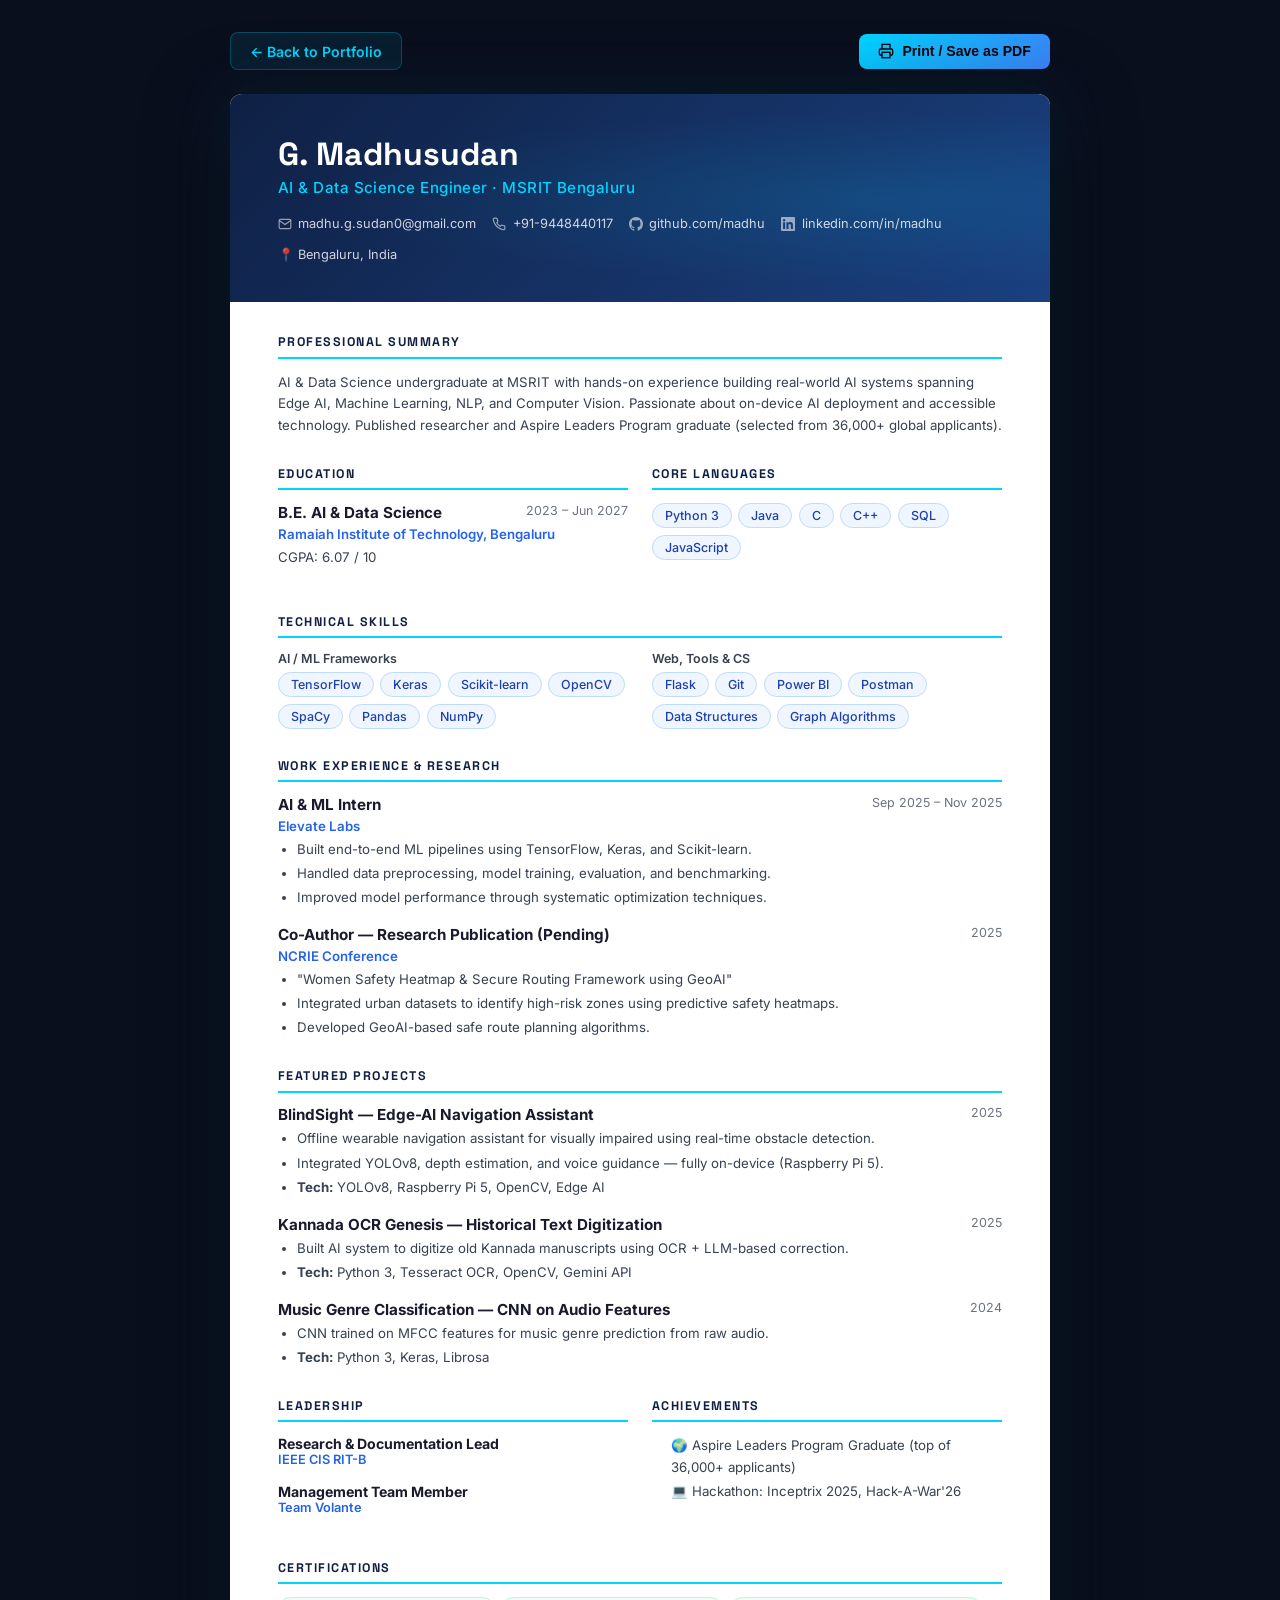
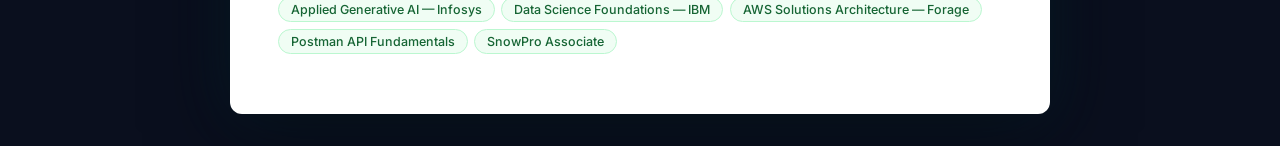
==== resume.html @ 64dc7cb0 "Initial portfolio commit - G. Madhusudan AI & DS Portfolio" ====
<!DOCTYPE html>
<html lang="en">
<head>
  <meta charset="UTF-8"/>
  <meta name="viewport" content="width=device-width, initial-scale=1.0"/>
  <title>G. Madhusudan — Resume</title>
  <link rel="preconnect" href="https://fonts.googleapis.com"/>
  <link href="https://fonts.googleapis.com/css2?family=Inter:wght@300;400;500;600;700&family=Space+Grotesk:wght@400;600;700&display=swap" rel="stylesheet"/>
  <style>
    * { box-sizing: border-box; margin: 0; padding: 0; }
    body {
      font-family: 'Inter', sans-serif;
      background: #0a0f1e;
      color: #1a1a2e;
      min-height: 100vh;
      display: flex;
      flex-direction: column;
      align-items: center;
      justify-content: flex-start;
      padding: 2rem;
    }
    .top-bar {
      width: 100%; max-width: 820px;
      display: flex; justify-content: space-between; align-items: center;
      margin-bottom: 1.5rem;
    }
    .back-btn {
      display: inline-flex; align-items: center; gap: 0.5rem;
      padding: 0.6rem 1.2rem;
      background: rgba(0,212,255,0.08);
      border: 1px solid rgba(0,212,255,0.25);
      border-radius: 8px;
      color: #00d4ff;
      text-decoration: none;
      font-size: 0.88rem;
      font-weight: 600;
      transition: all 0.25s ease;
    }
    .back-btn:hover { background: rgba(0,212,255,0.15); transform: translateX(-3px); }
    .print-btn {
      display: inline-flex; align-items: center; gap: 0.5rem;
      padding: 0.6rem 1.2rem;
      background: linear-gradient(135deg, #00d4ff, #3b82f6);
      border: none; border-radius: 8px;
      color: #020408; font-weight: 700; font-size: 0.88rem;
      cursor: pointer; transition: all 0.25s ease;
    }
    .print-btn:hover { transform: translateY(-2px); box-shadow: 0 6px 20px rgba(0,212,255,0.4); }

    /* ---- RESUME PAGE ---- */
    .resume {
      width: 100%; max-width: 820px;
      background: #fff;
      border-radius: 12px;
      overflow: hidden;
      box-shadow: 0 20px 80px rgba(0,0,0,0.5), 0 0 60px rgba(0,212,255,0.1);
    }
    .resume-header {
      background: linear-gradient(135deg, #0f2044, #1a4080);
      padding: 2.5rem 3rem;
      position: relative;
      overflow: hidden;
    }
    .resume-header::before {
      content: '';
      position: absolute; inset: 0;
      background: radial-gradient(ellipse at 80% 50%, rgba(0,212,255,0.12), transparent 60%);
    }
    .header-content { position: relative; z-index: 1; }
    .resume-name {
      font-family: 'Space Grotesk', sans-serif;
      font-size: 2rem; font-weight: 700;
      color: #ffffff; margin-bottom: 0.25rem;
    }
    .resume-role {
      font-size: 0.95rem; color: #00d4ff;
      font-weight: 500; margin-bottom: 1.2rem;
      letter-spacing: 0.03em;
    }
    .resume-contacts {
      display: flex; flex-wrap: wrap; gap: 1rem;
    }
    .contact-chip {
      display: flex; align-items: center; gap: 0.4rem;
      font-size: 0.8rem; color: rgba(255,255,255,0.8);
    }
    .contact-chip svg { opacity: 0.7; }

    /* Resume body */
    .resume-body { padding: 2rem 3rem; }
    .res-section { margin-bottom: 1.8rem; }
    .res-section-title {
      font-family: 'Space Grotesk', sans-serif;
      font-size: 0.78rem; font-weight: 700;
      text-transform: uppercase; letter-spacing: 0.12em;
      color: #0f2044; margin-bottom: 0.8rem;
      padding-bottom: 0.4rem;
      border-bottom: 2px solid #00d4ff;
    }
    .res-item { margin-bottom: 1rem; }
    .res-item-header {
      display: flex; justify-content: space-between;
      align-items: flex-start; margin-bottom: 0.25rem;
    }
    .res-item-title {
      font-size: 0.95rem; font-weight: 700;
      color: #1a1a2e;
    }
    .res-item-date {
      font-size: 0.78rem; color: #6b7280;
      white-space: nowrap; padding-left: 1rem;
    }
    .res-item-sub {
      font-size: 0.83rem; color: #2563eb;
      font-weight: 600; margin-bottom: 0.3rem;
    }
    .res-item-desc {
      font-size: 0.83rem; color: #374151;
      line-height: 1.65;
    }
    .res-item-desc li { margin-left: 1.2rem; margin-bottom: 0.15rem; }
    .skills-row { display: flex; flex-wrap: wrap; gap: 0.4rem; }
    .skill-pill {
      padding: 0.25rem 0.75rem;
      background: #eff6ff;
      border: 1px solid #bfdbfe;
      border-radius: 100px;
      font-size: 0.78rem; font-weight: 500;
      color: #1e40af;
    }
    .edu-grid { display: grid; gap: 0.75rem; }
    .cert-row { display: flex; flex-wrap: wrap; gap: 0.4rem; }
    .cert-item {
      padding: 0.25rem 0.75rem;
      background: #f0fdf4;
      border: 1px solid #bbf7d0;
      border-radius: 100px;
      font-size: 0.78rem; font-weight: 500;
      color: #166534;
    }
    .two-col { display: grid; grid-template-columns: 1fr 1fr; gap: 1.5rem; }
    @media print {
      body { background: #fff; padding: 0; }
      .top-bar { display: none; }
      .resume {
        border-radius: 0;
        box-shadow: none;
        max-width: 100%;
      }
    }
    @media (max-width: 640px) {
      .resume-header, .resume-body { padding: 1.5rem; }
      .two-col { grid-template-columns: 1fr; }
      .resume-name { font-size: 1.5rem; }
    }
  </style>
</head>
<body>
  <div class="top-bar">
    <a href="index.html" class="back-btn">
      ← Back to Portfolio
    </a>
    <button class="print-btn" onclick="window.print()">
      <svg viewBox="0 0 24 24" fill="none" stroke="currentColor" stroke-width="2" width="16" height="16"><polyline points="6 9 6 2 18 2 18 9"/><path d="M6 18H4a2 2 0 0 1-2-2v-5a2 2 0 0 1 2-2h16a2 2 0 0 1 2 2v5a2 2 0 0 1-2 2h-2"/><rect x="6" y="14" width="12" height="8"/></svg>
      Print / Save as PDF
    </button>
  </div>

  <div class="resume">
    <!-- HEADER -->
    <div class="resume-header">
      <div class="header-content">
        <div class="resume-name">G. Madhusudan</div>
        <div class="resume-role">AI &amp; Data Science Engineer · MSRIT Bengaluru</div>
        <div class="resume-contacts">
          <span class="contact-chip">
            <svg viewBox="0 0 24 24" fill="none" stroke="currentColor" stroke-width="2" width="14" height="14"><path d="M4 4h16c1.1 0 2 .9 2 2v12c0 1.1-.9 2-2 2H4c-1.1 0-2-.9-2-2V6c0-1.1.9-2 2-2z"/><polyline points="22,6 12,13 2,6"/></svg>
            madhu.g.sudan0@gmail.com
          </span>
          <span class="contact-chip">
            <svg viewBox="0 0 24 24" fill="none" stroke="currentColor" stroke-width="2" width="14" height="14"><path d="M22 16.92v3a2 2 0 0 1-2.18 2A19.79 19.79 0 0 1 11.69 19a19.5 19.5 0 0 1-6-6A19.79 19.79 0 0 1 2.12 4.18 2 2 0 0 1 4.11 2h3a2 2 0 0 1 2 1.72c.127.96.361 1.903.7 2.81a2 2 0 0 1-.45 2.11L8.09 9.91a16 16 0 0 0 6 6l1.27-1.27a2 2 0 0 1 2.11-.45c.907.339 1.85.573 2.81.7A2 2 0 0 1 22 16.92z"/></svg>
            +91-9448440117
          </span>
          <span class="contact-chip">
            <svg viewBox="0 0 24 24" fill="currentColor" width="14" height="14"><path d="M12 0C5.37 0 0 5.37 0 12c0 5.31 3.435 9.795 8.205 11.385.6.105.825-.255.825-.57 0-.285-.015-1.23-.015-2.235-3.015.555-3.795-.735-4.035-1.41-.135-.345-.72-1.41-1.23-1.695-.42-.225-1.02-.78-.015-.795.945-.015 1.62.87 1.845 1.23 1.08 1.815 2.805 1.305 3.495.99.105-.78.42-1.305.765-1.605-2.67-.3-5.46-1.335-5.46-5.925 0-1.305.465-2.385 1.23-3.225-.12-.3-.54-1.53.12-3.18 0 0 1.005-.315 3.3 1.23.96-.27 1.98-.405 3-.405s2.04.135 3 .405c2.295-1.56 3.3-1.23 3.3-1.23.66 1.65.24 2.88.12 3.18.765.84 1.23 1.905 1.23 3.225 0 4.605-2.805 5.625-5.475 5.925.435.375.81 1.095.81 2.22 0 1.605-.015 2.895-.015 3.3 0 .315.225.69.825.57A12.02 12.02 0 0 0 24 12c0-6.63-5.37-12-12-12z"/></svg>
            github.com/madhu
          </span>
          <span class="contact-chip">
            <svg viewBox="0 0 24 24" fill="currentColor" width="14" height="14"><path d="M20.447 20.452h-3.554v-5.569c0-1.328-.027-3.037-1.852-3.037-1.853 0-2.136 1.445-2.136 2.939v5.667H9.351V9h3.414v1.561h.046c.477-.9 1.637-1.85 3.37-1.85 3.601 0 4.267 2.37 4.267 5.455v6.286zM5.337 7.433a2.062 2.062 0 0 1-2.063-2.065 2.064 2.064 0 1 1 2.063 2.065zm1.782 13.019H3.555V9h3.564v11.452zM22.225 0H1.771C.792 0 0 .774 0 1.729v20.542C0 23.227.792 24 1.771 24h20.451C23.2 24 24 23.227 24 22.271V1.729C24 .774 23.2 0 22.222 0h.003z"/></svg>
            linkedin.com/in/madhu
          </span>
          <span class="contact-chip">📍 Bengaluru, India</span>
        </div>
      </div>
    </div>

    <!-- BODY -->
    <div class="resume-body">

      <!-- Summary -->
      <div class="res-section">
        <div class="res-section-title">Professional Summary</div>
        <p class="res-item-desc">
          AI &amp; Data Science undergraduate at MSRIT with hands-on experience building real-world
          AI systems spanning Edge AI, Machine Learning, NLP, and Computer Vision. Passionate about
          on-device AI deployment and accessible technology. Published researcher and Aspire Leaders
          Program graduate (selected from 36,000+ global applicants).
        </p>
      </div>

      <!-- Two-column: Education + Skills -->
      <div class="two-col">
        <!-- Education -->
        <div class="res-section">
          <div class="res-section-title">Education</div>
          <div class="res-item">
            <div class="res-item-header">
              <div class="res-item-title">B.E. AI &amp; Data Science</div>
              <div class="res-item-date">2023 – Jun 2027</div>
            </div>
            <div class="res-item-sub">Ramaiah Institute of Technology, Bengaluru</div>
            <div class="res-item-desc">CGPA: 6.07 / 10</div>
          </div>
        </div>
        <!-- Skills summary -->
        <div class="res-section">
          <div class="res-section-title">Core Languages</div>
          <div class="skills-row">
            <span class="skill-pill">Python 3</span>
            <span class="skill-pill">Java</span>
            <span class="skill-pill">C</span>
            <span class="skill-pill">C++</span>
            <span class="skill-pill">SQL</span>
            <span class="skill-pill">JavaScript</span>
          </div>
        </div>
      </div>

      <!-- Skills -->
      <div class="res-section">
        <div class="res-section-title">Technical Skills</div>
        <div class="two-col">
          <div>
            <p style="font-size:0.78rem;font-weight:600;color:#374151;margin-bottom:0.4rem;">AI / ML Frameworks</p>
            <div class="skills-row">
              <span class="skill-pill">TensorFlow</span>
              <span class="skill-pill">Keras</span>
              <span class="skill-pill">Scikit-learn</span>
              <span class="skill-pill">OpenCV</span>
              <span class="skill-pill">SpaCy</span>
              <span class="skill-pill">Pandas</span>
              <span class="skill-pill">NumPy</span>
            </div>
          </div>
          <div>
            <p style="font-size:0.78rem;font-weight:600;color:#374151;margin-bottom:0.4rem;">Web, Tools &amp; CS</p>
            <div class="skills-row">
              <span class="skill-pill">Flask</span>
              <span class="skill-pill">Git</span>
              <span class="skill-pill">Power BI</span>
              <span class="skill-pill">Postman</span>
              <span class="skill-pill">Data Structures</span>
              <span class="skill-pill">Graph Algorithms</span>
            </div>
          </div>
        </div>
      </div>

      <!-- Experience -->
      <div class="res-section">
        <div class="res-section-title">Work Experience &amp; Research</div>
        <div class="res-item">
          <div class="res-item-header">
            <div class="res-item-title">AI &amp; ML Intern</div>
            <div class="res-item-date">Sep 2025 – Nov 2025</div>
          </div>
          <div class="res-item-sub">Elevate Labs</div>
          <ul class="res-item-desc">
            <li>Built end-to-end ML pipelines using TensorFlow, Keras, and Scikit-learn.</li>
            <li>Handled data preprocessing, model training, evaluation, and benchmarking.</li>
            <li>Improved model performance through systematic optimization techniques.</li>
          </ul>
        </div>
        <div class="res-item">
          <div class="res-item-header">
            <div class="res-item-title">Co-Author — Research Publication (Pending)</div>
            <div class="res-item-date">2025</div>
          </div>
          <div class="res-item-sub">NCRIE Conference</div>
          <ul class="res-item-desc">
            <li>"Women Safety Heatmap &amp; Secure Routing Framework using GeoAI"</li>
            <li>Integrated urban datasets to identify high-risk zones using predictive safety heatmaps.</li>
            <li>Developed GeoAI-based safe route planning algorithms.</li>
          </ul>
        </div>
      </div>

      <!-- Projects -->
      <div class="res-section">
        <div class="res-section-title">Featured Projects</div>
        <div class="res-item">
          <div class="res-item-header">
            <div class="res-item-title">BlindSight — Edge-AI Navigation Assistant</div>
            <div class="res-item-date">2025</div>
          </div>
          <ul class="res-item-desc">
            <li>Offline wearable navigation assistant for visually impaired using real-time obstacle detection.</li>
            <li>Integrated YOLOv8, depth estimation, and voice guidance — fully on-device (Raspberry Pi 5).</li>
            <li><strong>Tech:</strong> YOLOv8, Raspberry Pi 5, OpenCV, Edge AI</li>
          </ul>
        </div>
        <div class="res-item">
          <div class="res-item-header">
            <div class="res-item-title">Kannada OCR Genesis — Historical Text Digitization</div>
            <div class="res-item-date">2025</div>
          </div>
          <ul class="res-item-desc">
            <li>Built AI system to digitize old Kannada manuscripts using OCR + LLM-based correction.</li>
            <li><strong>Tech:</strong> Python 3, Tesseract OCR, OpenCV, Gemini API</li>
          </ul>
        </div>
        <div class="res-item">
          <div class="res-item-header">
            <div class="res-item-title">Music Genre Classification — CNN on Audio Features</div>
            <div class="res-item-date">2024</div>
          </div>
          <ul class="res-item-desc">
            <li>CNN trained on MFCC features for music genre prediction from raw audio.</li>
            <li><strong>Tech:</strong> Python 3, Keras, Librosa</li>
          </ul>
        </div>
      </div>

      <!-- Leadership + Achievements -->
      <div class="two-col">
        <div class="res-section">
          <div class="res-section-title">Leadership</div>
          <div class="res-item">
            <div class="res-item-title" style="font-size:0.88rem;">Research &amp; Documentation Lead</div>
            <div class="res-item-sub" style="font-size:0.8rem;">IEEE CIS RIT-B</div>
          </div>
          <div class="res-item">
            <div class="res-item-title" style="font-size:0.88rem;">Management Team Member</div>
            <div class="res-item-sub" style="font-size:0.8rem;">Team Volante</div>
          </div>
        </div>
        <div class="res-section">
          <div class="res-section-title">Achievements</div>
          <ul class="res-item-desc" style="padding-left:0; list-style:none;">
            <li>🌍 Aspire Leaders Program Graduate (top of 36,000+ applicants)</li>
            <li>💻 Hackathon: Inceptrix 2025, Hack-A-War'26</li>
          </ul>
        </div>
      </div>

      <!-- Certifications -->
      <div class="res-section">
        <div class="res-section-title">Certifications</div>
        <div class="cert-row">
          <span class="cert-item">Applied Generative AI — Infosys</span>
          <span class="cert-item">Data Science Foundations — IBM</span>
          <span class="cert-item">AWS Solutions Architecture — Forage</span>
          <span class="cert-item">Postman API Fundamentals</span>
          <span class="cert-item">SnowPro Associate</span>
        </div>
      </div>

    </div>
  </div>
</body>
</html>
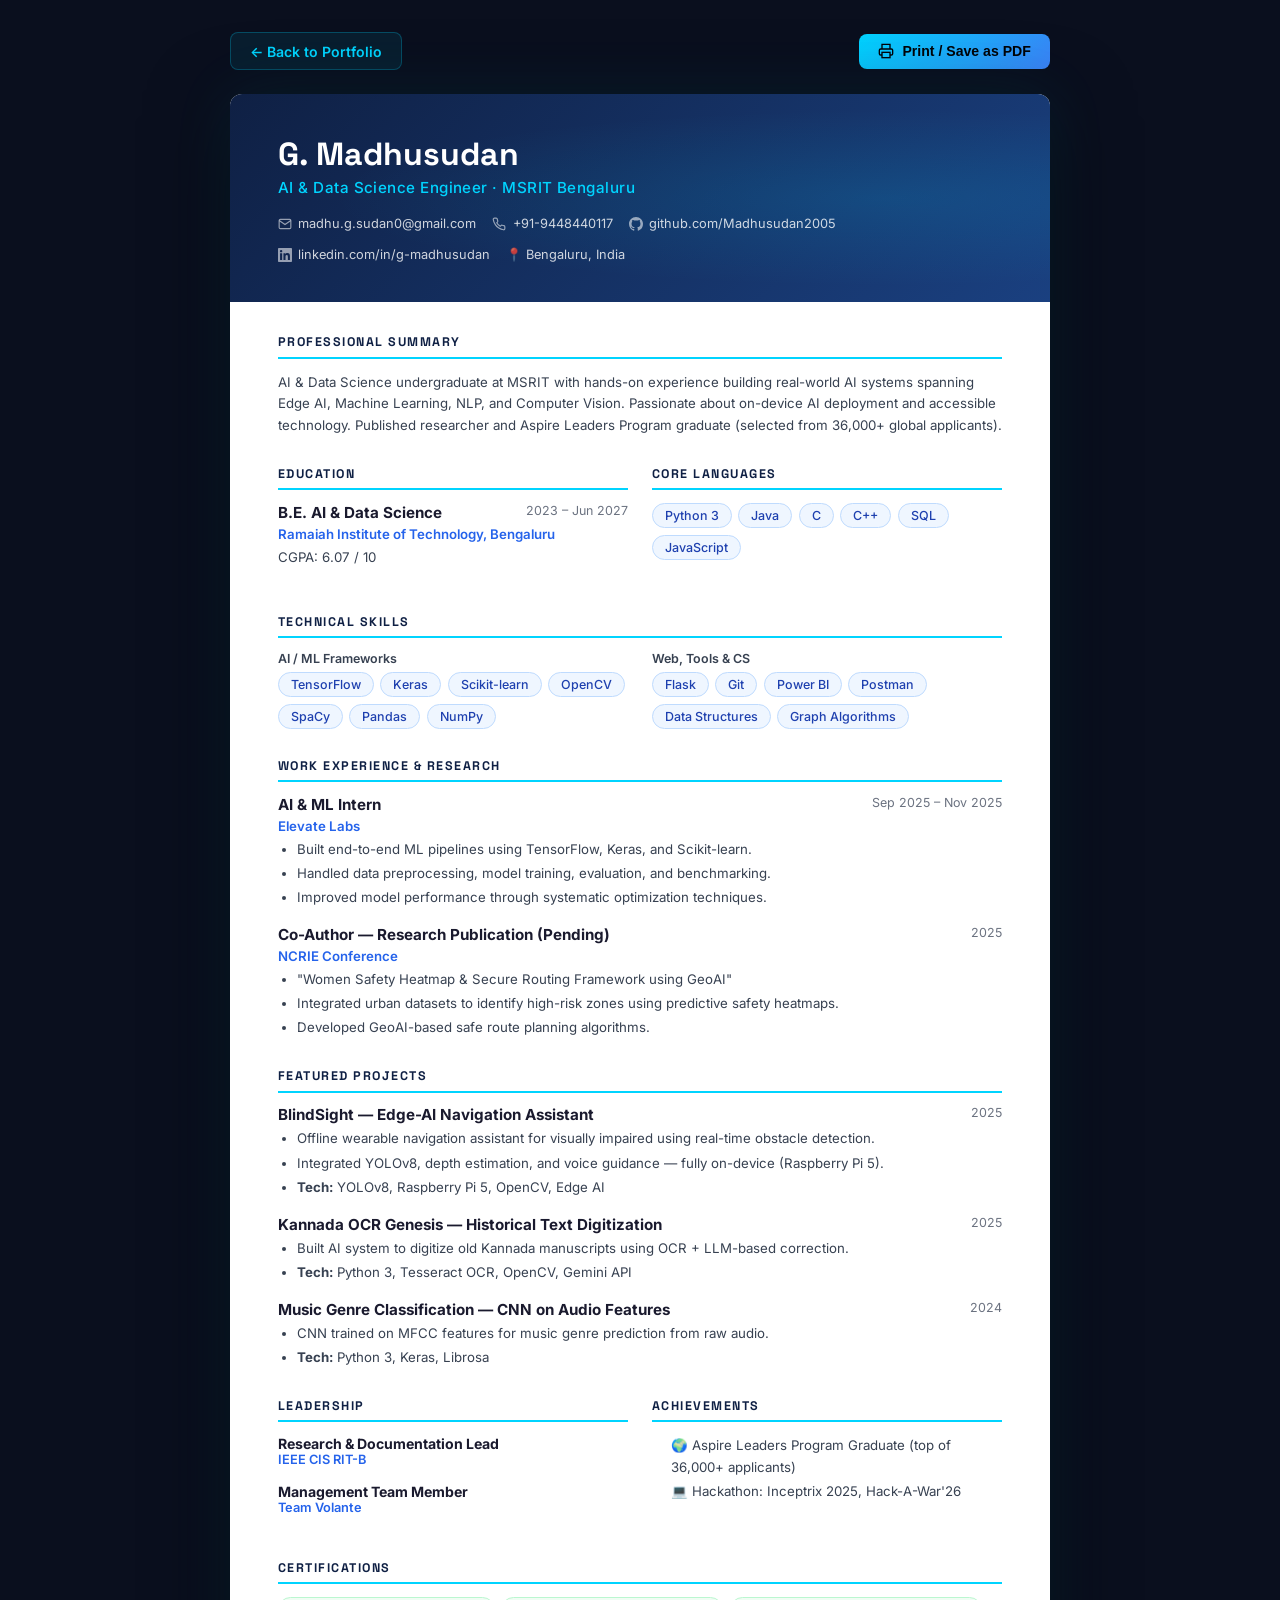
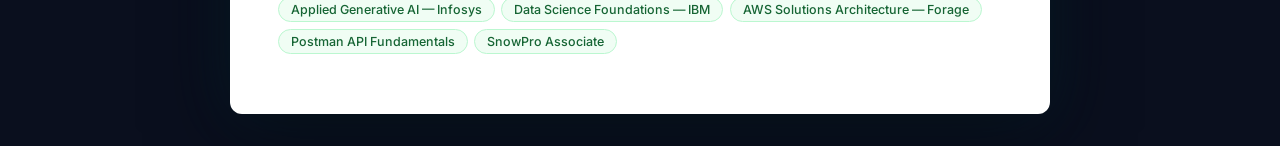
==== commit 6b48520e: "Fix all bugs: LinkedIn links, GitHub text, SmartCrowd SVG, resume display names, skills spacing, mob" ====
--- a/resume.html
+++ b/resume.html
@@ -183,11 +183,11 @@
           </span>
           <span class="contact-chip">
             <svg viewBox="0 0 24 24" fill="currentColor" width="14" height="14"><path d="M12 0C5.37 0 0 5.37 0 12c0 5.31 3.435 9.795 8.205 11.385.6.105.825-.255.825-.57 0-.285-.015-1.23-.015-2.235-3.015.555-3.795-.735-4.035-1.41-.135-.345-.72-1.41-1.23-1.695-.42-.225-1.02-.78-.015-.795.945-.015 1.62.87 1.845 1.23 1.08 1.815 2.805 1.305 3.495.99.105-.78.42-1.305.765-1.605-2.67-.3-5.46-1.335-5.46-5.925 0-1.305.465-2.385 1.23-3.225-.12-.3-.54-1.53.12-3.18 0 0 1.005-.315 3.3 1.23.96-.27 1.98-.405 3-.405s2.04.135 3 .405c2.295-1.56 3.3-1.23 3.3-1.23.66 1.65.24 2.88.12 3.18.765.84 1.23 1.905 1.23 3.225 0 4.605-2.805 5.625-5.475 5.925.435.375.81 1.095.81 2.22 0 1.605-.015 2.895-.015 3.3 0 .315.225.69.825.57A12.02 12.02 0 0 0 24 12c0-6.63-5.37-12-12-12z"/></svg>
-            github.com/madhu
+            github.com/Madhusudan2005
           </span>
           <span class="contact-chip">
             <svg viewBox="0 0 24 24" fill="currentColor" width="14" height="14"><path d="M20.447 20.452h-3.554v-5.569c0-1.328-.027-3.037-1.852-3.037-1.853 0-2.136 1.445-2.136 2.939v5.667H9.351V9h3.414v1.561h.046c.477-.9 1.637-1.85 3.37-1.85 3.601 0 4.267 2.37 4.267 5.455v6.286zM5.337 7.433a2.062 2.062 0 0 1-2.063-2.065 2.064 2.064 0 1 1 2.063 2.065zm1.782 13.019H3.555V9h3.564v11.452zM22.225 0H1.771C.792 0 0 .774 0 1.729v20.542C0 23.227.792 24 1.771 24h20.451C23.2 24 24 23.227 24 22.271V1.729C24 .774 23.2 0 22.222 0h.003z"/></svg>
-            linkedin.com/in/madhu
+            linkedin.com/in/g-madhusudan
           </span>
           <span class="contact-chip">📍 Bengaluru, India</span>
         </div>
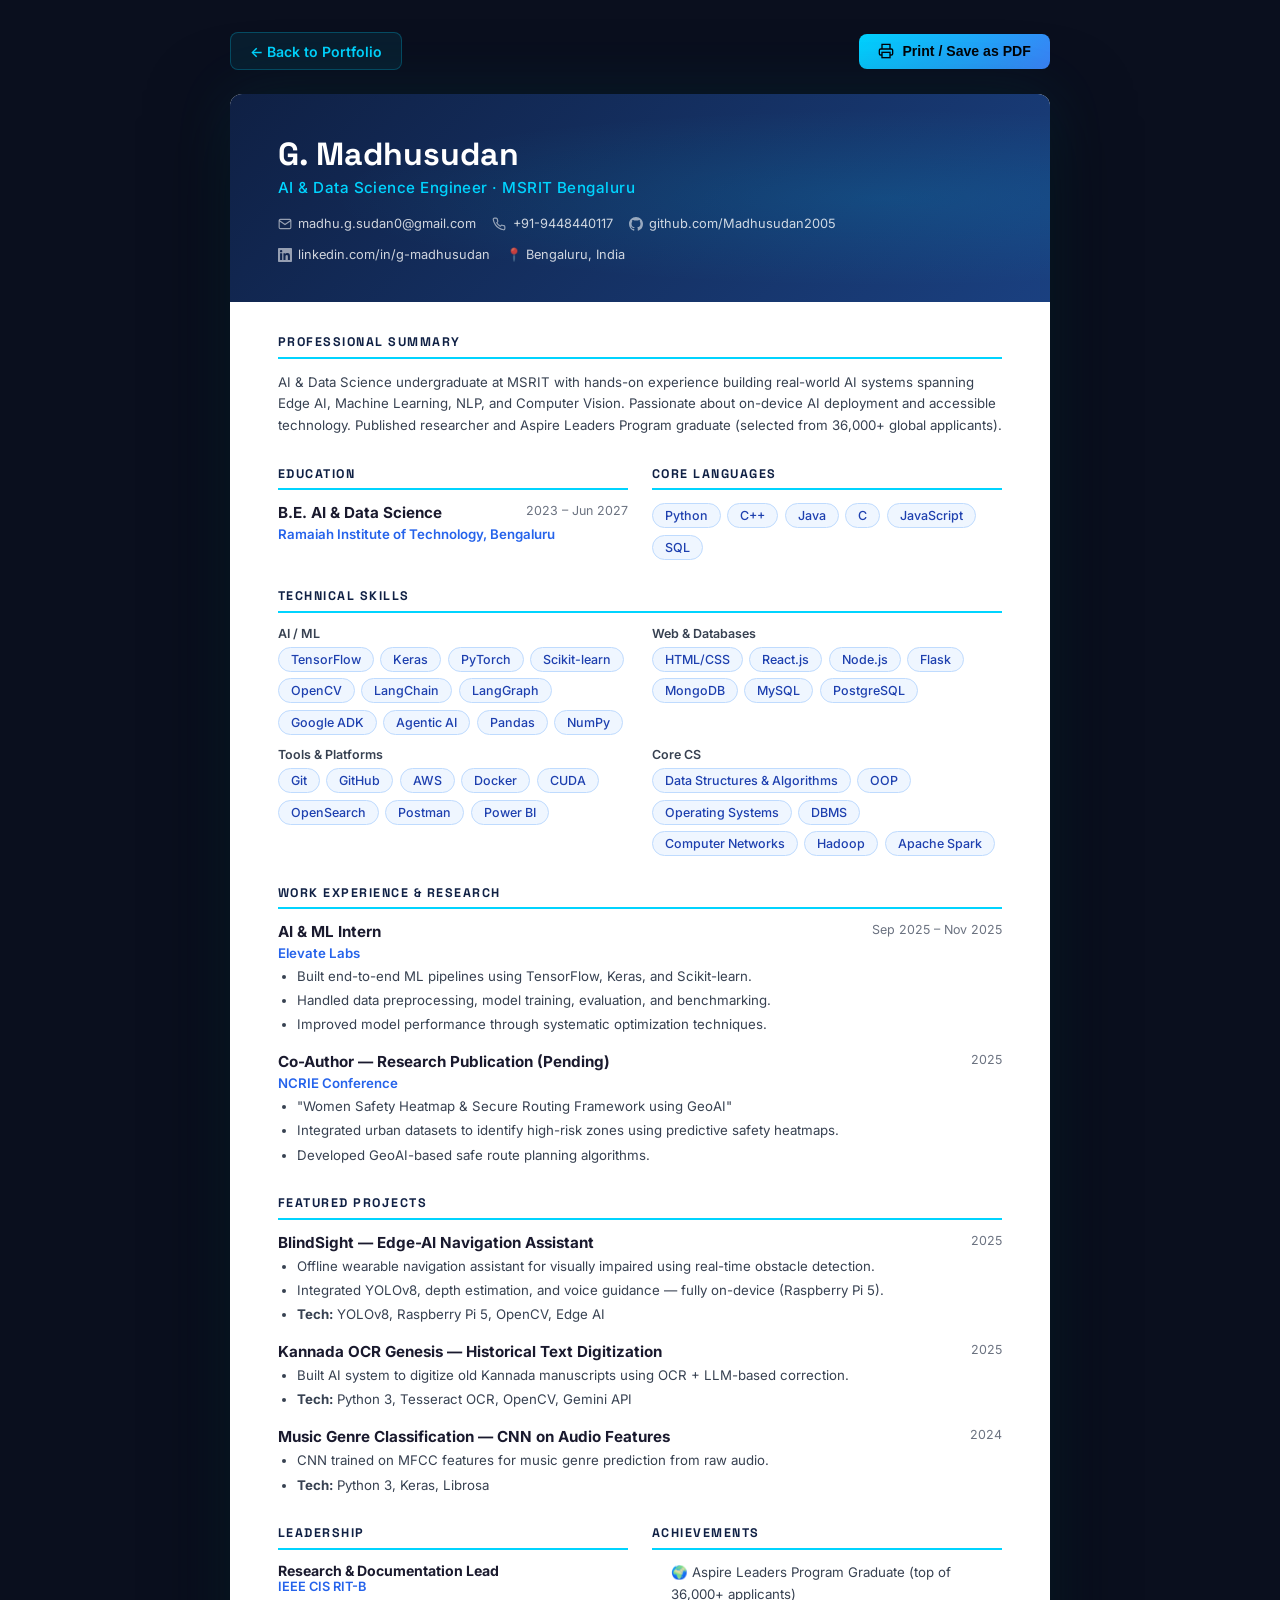
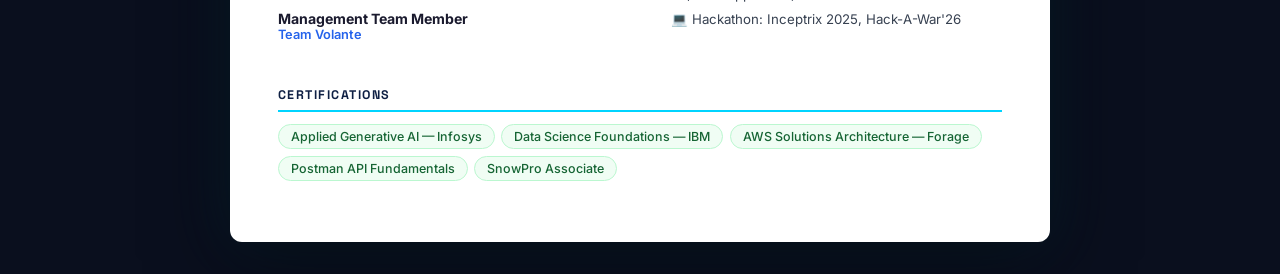
==== commit ed873d8e: "Update skills (PyTorch, LangChain, LangGraph, Google ADK, React, Node, AWS, Docker etc), add neural " ====
--- a/resume.html
+++ b/resume.html
@@ -219,19 +219,18 @@
               <div class="res-item-date">2023 – Jun 2027</div>
             </div>
             <div class="res-item-sub">Ramaiah Institute of Technology, Bengaluru</div>
-            <div class="res-item-desc">CGPA: 6.07 / 10</div>
           </div>
         </div>
         <!-- Skills summary -->
         <div class="res-section">
           <div class="res-section-title">Core Languages</div>
           <div class="skills-row">
-            <span class="skill-pill">Python 3</span>
+            <span class="skill-pill">Python</span>
+            <span class="skill-pill">C++</span>
             <span class="skill-pill">Java</span>
             <span class="skill-pill">C</span>
-            <span class="skill-pill">C++</span>
+            <span class="skill-pill">JavaScript</span>
             <span class="skill-pill">SQL</span>
-            <span class="skill-pill">JavaScript</span>
           </div>
         </div>
       </div>
@@ -241,26 +240,58 @@
         <div class="res-section-title">Technical Skills</div>
         <div class="two-col">
           <div>
-            <p style="font-size:0.78rem;font-weight:600;color:#374151;margin-bottom:0.4rem;">AI / ML Frameworks</p>
+            <p style="font-size:0.78rem;font-weight:600;color:#374151;margin-bottom:0.4rem;">AI / ML</p>
             <div class="skills-row">
               <span class="skill-pill">TensorFlow</span>
               <span class="skill-pill">Keras</span>
+              <span class="skill-pill">PyTorch</span>
               <span class="skill-pill">Scikit-learn</span>
               <span class="skill-pill">OpenCV</span>
-              <span class="skill-pill">SpaCy</span>
+              <span class="skill-pill">LangChain</span>
+              <span class="skill-pill">LangGraph</span>
+              <span class="skill-pill">Google ADK</span>
+              <span class="skill-pill">Agentic AI</span>
               <span class="skill-pill">Pandas</span>
               <span class="skill-pill">NumPy</span>
             </div>
           </div>
           <div>
-            <p style="font-size:0.78rem;font-weight:600;color:#374151;margin-bottom:0.4rem;">Web, Tools &amp; CS</p>
+            <p style="font-size:0.78rem;font-weight:600;color:#374151;margin-bottom:0.4rem;">Web &amp; Databases</p>
             <div class="skills-row">
+              <span class="skill-pill">HTML/CSS</span>
+              <span class="skill-pill">React.js</span>
+              <span class="skill-pill">Node.js</span>
               <span class="skill-pill">Flask</span>
+              <span class="skill-pill">MongoDB</span>
+              <span class="skill-pill">MySQL</span>
+              <span class="skill-pill">PostgreSQL</span>
+            </div>
+          </div>
+        </div>
+        <div class="two-col" style="margin-top:0.75rem;">
+          <div>
+            <p style="font-size:0.78rem;font-weight:600;color:#374151;margin-bottom:0.4rem;">Tools &amp; Platforms</p>
+            <div class="skills-row">
               <span class="skill-pill">Git</span>
+              <span class="skill-pill">GitHub</span>
+              <span class="skill-pill">AWS</span>
+              <span class="skill-pill">Docker</span>
+              <span class="skill-pill">CUDA</span>
+              <span class="skill-pill">OpenSearch</span>
+              <span class="skill-pill">Postman</span>
               <span class="skill-pill">Power BI</span>
-              <span class="skill-pill">Postman</span>
-              <span class="skill-pill">Data Structures</span>
-              <span class="skill-pill">Graph Algorithms</span>
+            </div>
+          </div>
+          <div>
+            <p style="font-size:0.78rem;font-weight:600;color:#374151;margin-bottom:0.4rem;">Core CS</p>
+            <div class="skills-row">
+              <span class="skill-pill">Data Structures &amp; Algorithms</span>
+              <span class="skill-pill">OOP</span>
+              <span class="skill-pill">Operating Systems</span>
+              <span class="skill-pill">DBMS</span>
+              <span class="skill-pill">Computer Networks</span>
+              <span class="skill-pill">Hadoop</span>
+              <span class="skill-pill">Apache Spark</span>
             </div>
           </div>
         </div>
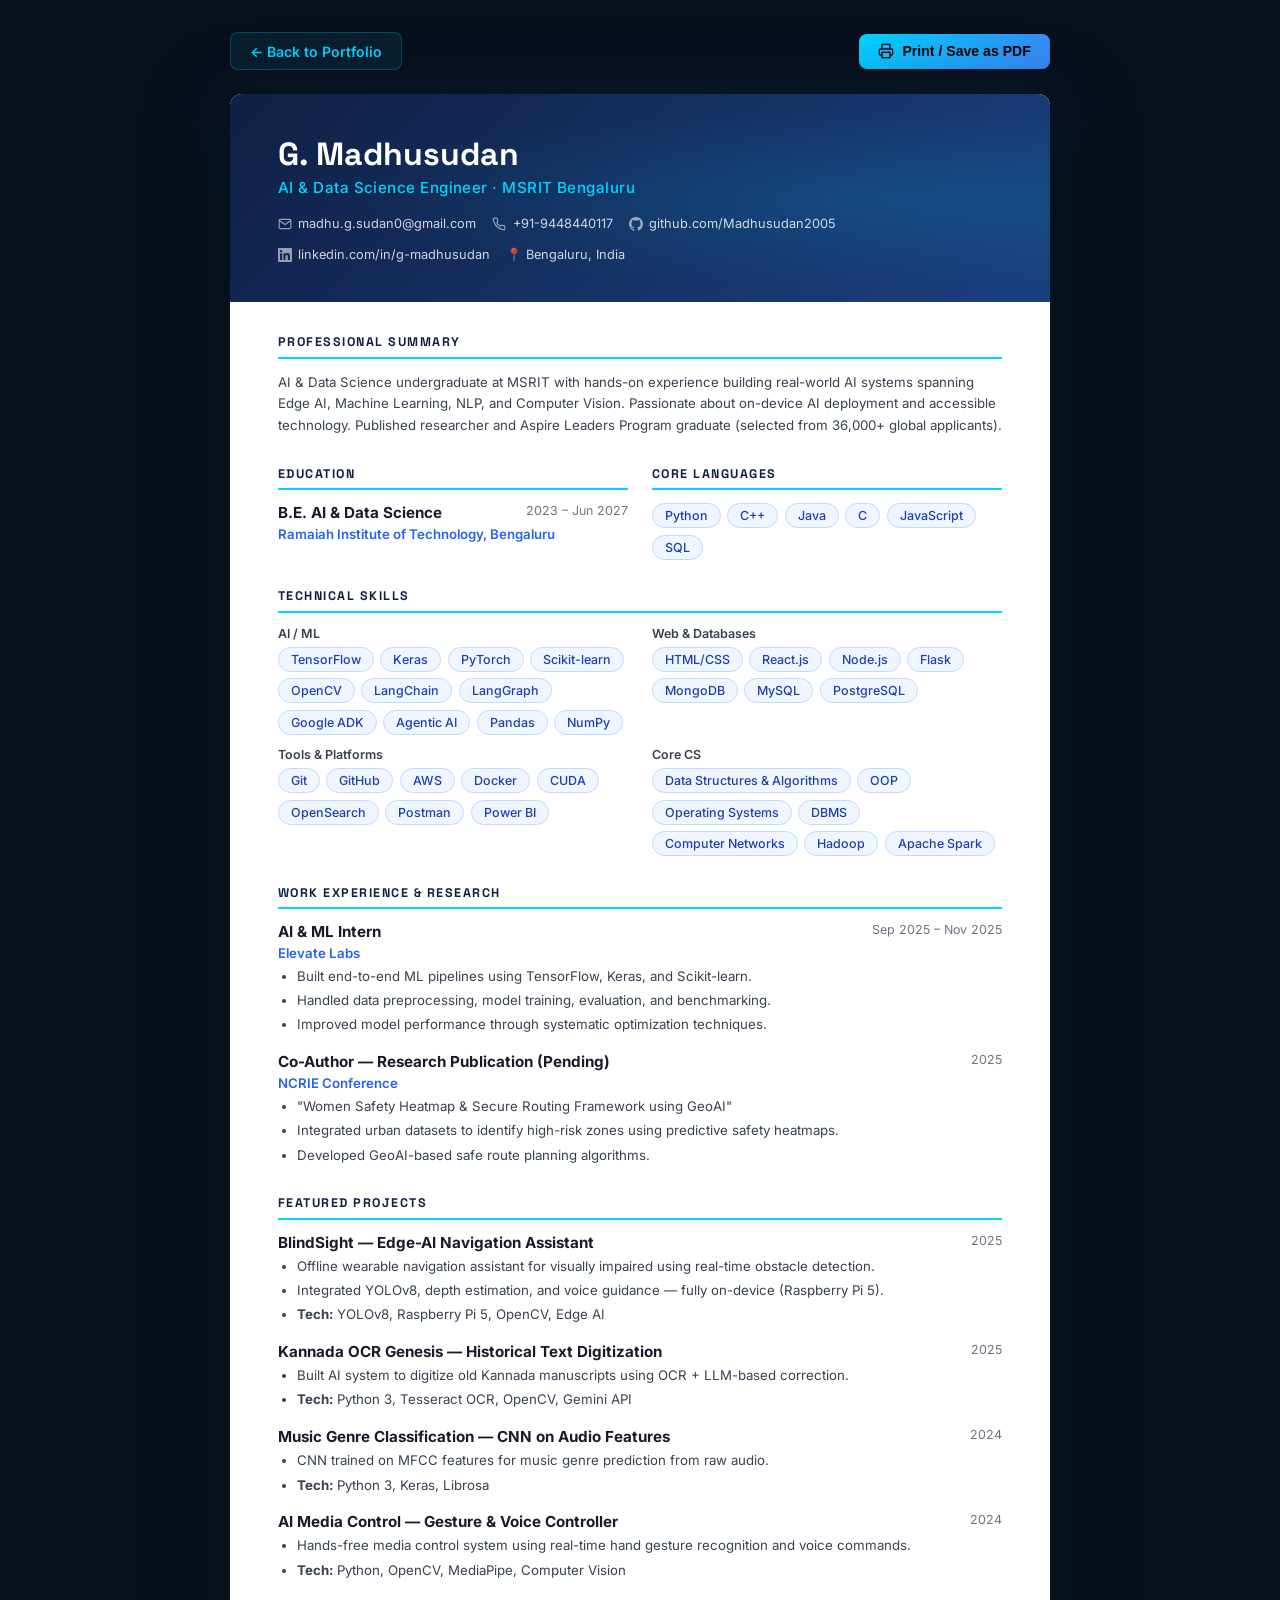
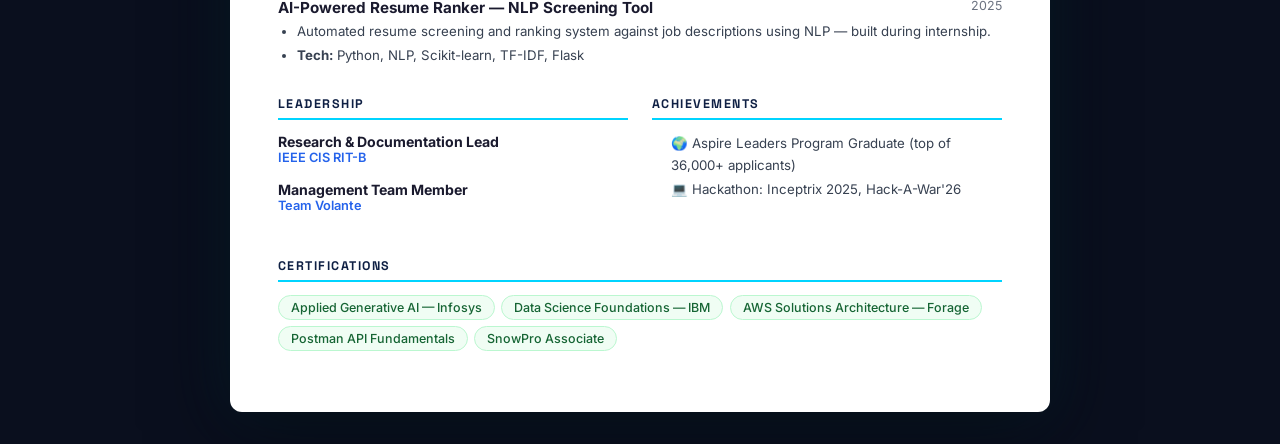
==== commit 8192abd3: "Add 2 new projects: AI Media Control + AI Resume Ranker; remove CGPA; update count to 7+" ====
--- a/resume.html
+++ b/resume.html
@@ -360,6 +360,26 @@
             <li><strong>Tech:</strong> Python 3, Keras, Librosa</li>
           </ul>
         </div>
+        <div class="res-item">
+          <div class="res-item-header">
+            <div class="res-item-title">AI Media Control — Gesture &amp; Voice Controller</div>
+            <div class="res-item-date">2024</div>
+          </div>
+          <ul class="res-item-desc">
+            <li>Hands-free media control system using real-time hand gesture recognition and voice commands.</li>
+            <li><strong>Tech:</strong> Python, OpenCV, MediaPipe, Computer Vision</li>
+          </ul>
+        </div>
+        <div class="res-item">
+          <div class="res-item-header">
+            <div class="res-item-title">AI-Powered Resume Ranker — NLP Screening Tool</div>
+            <div class="res-item-date">2025</div>
+          </div>
+          <ul class="res-item-desc">
+            <li>Automated resume screening and ranking system against job descriptions using NLP — built during internship.</li>
+            <li><strong>Tech:</strong> Python, NLP, Scikit-learn, TF-IDF, Flask</li>
+          </ul>
+        </div>
       </div>
 
       <!-- Leadership + Achievements -->
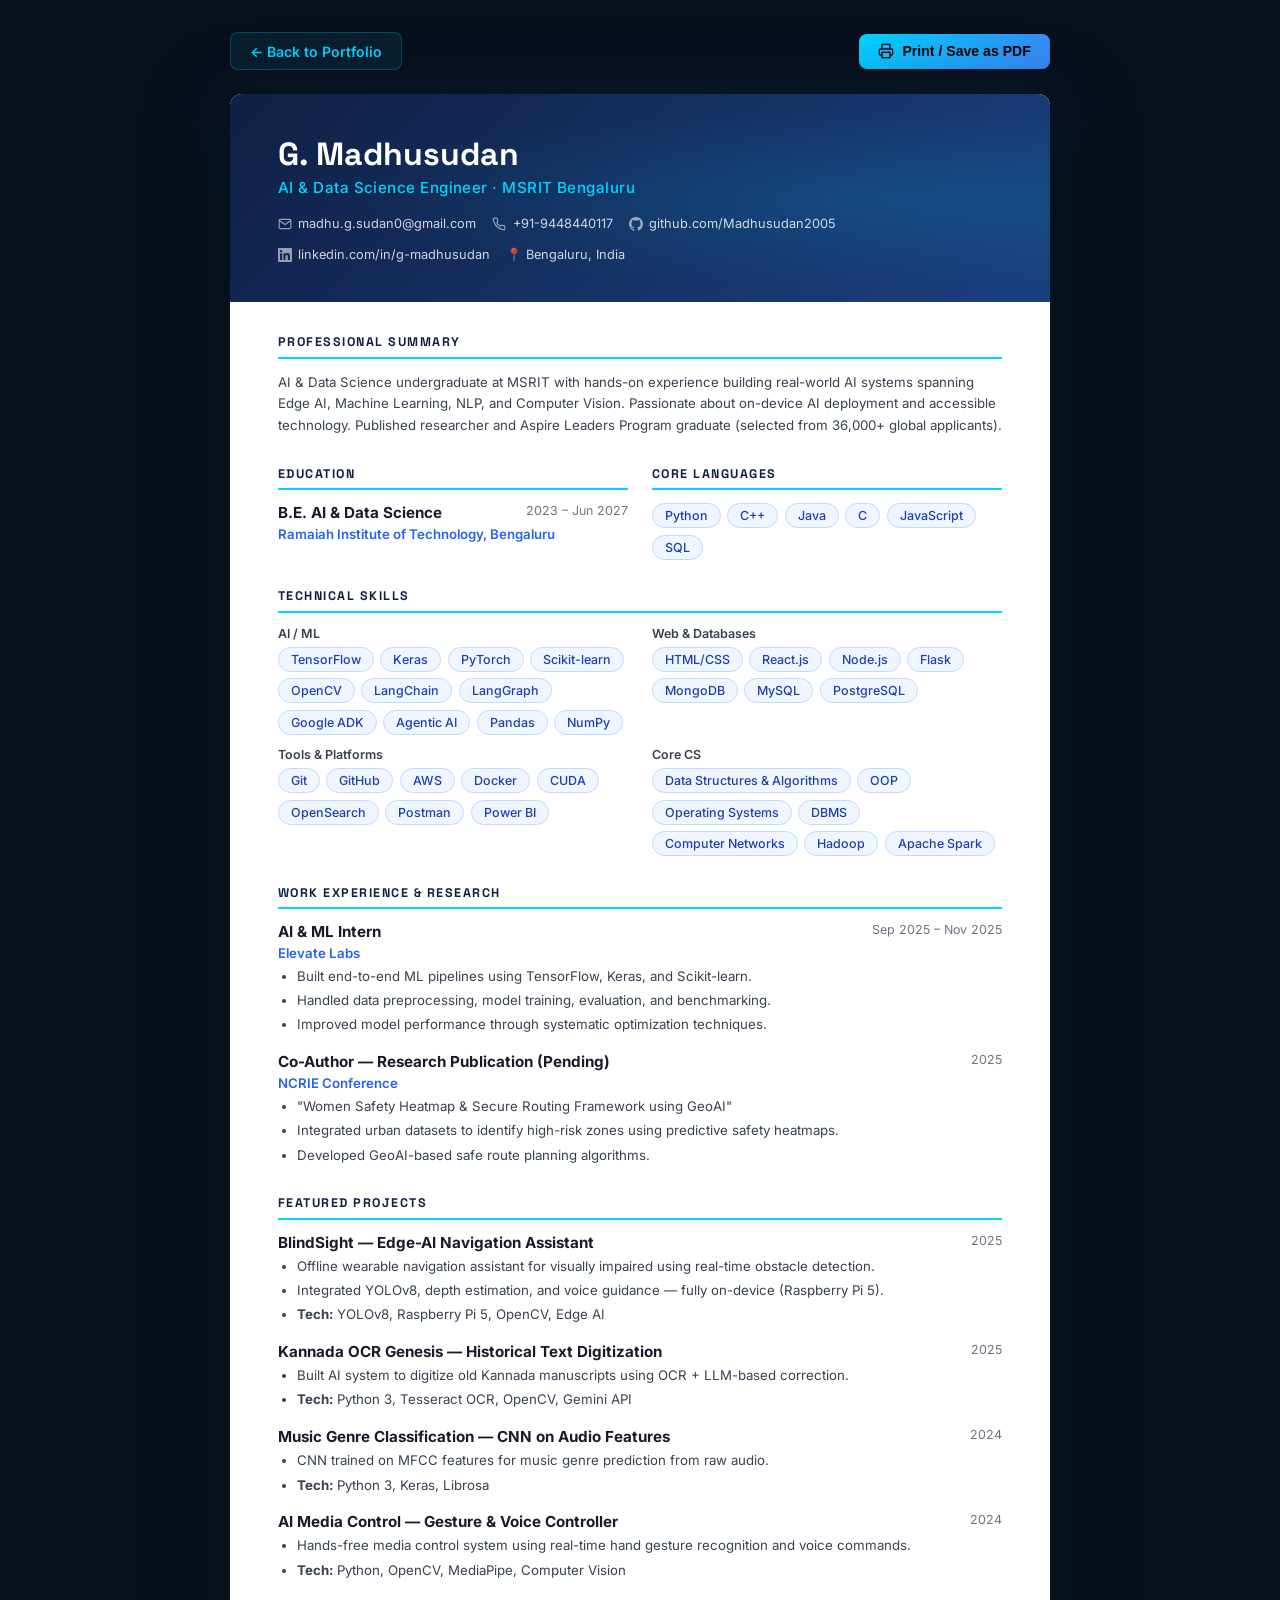
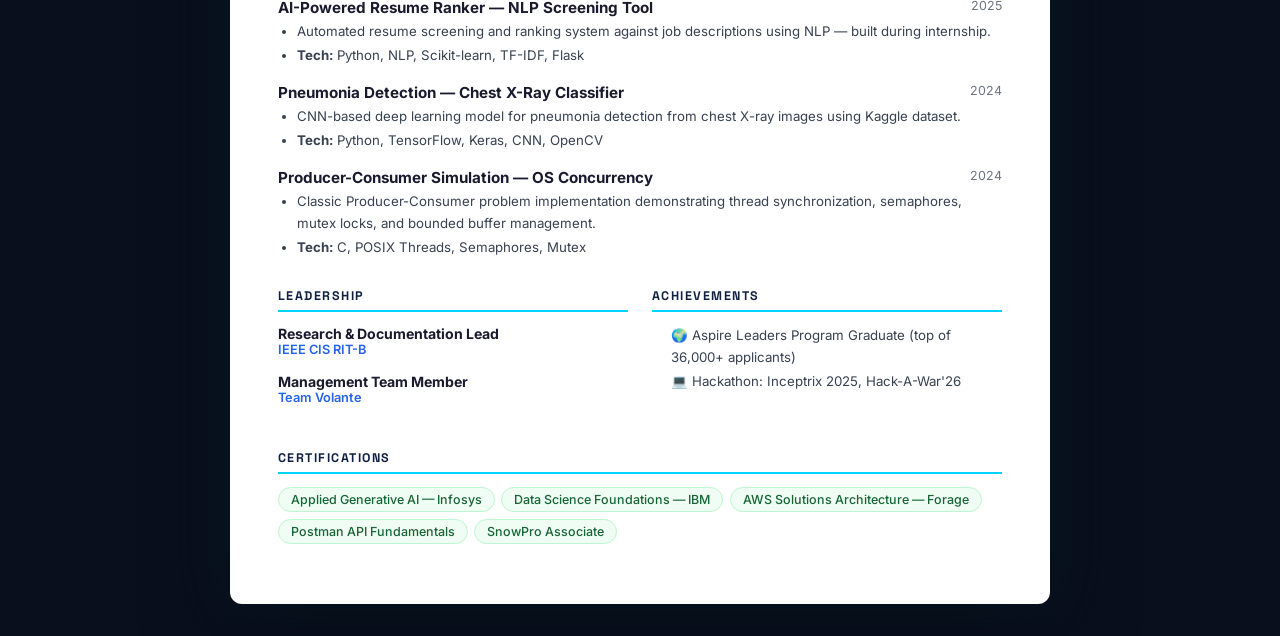
==== commit c84c9b99: "Add Pneumonia Detection + Producer-Consumer Simulation projects; update counter to 9+" ====
--- a/resume.html
+++ b/resume.html
@@ -380,6 +380,26 @@
             <li><strong>Tech:</strong> Python, NLP, Scikit-learn, TF-IDF, Flask</li>
           </ul>
         </div>
+        <div class="res-item">
+          <div class="res-item-header">
+            <div class="res-item-title">Pneumonia Detection — Chest X-Ray Classifier</div>
+            <div class="res-item-date">2024</div>
+          </div>
+          <ul class="res-item-desc">
+            <li>CNN-based deep learning model for pneumonia detection from chest X-ray images using Kaggle dataset.</li>
+            <li><strong>Tech:</strong> Python, TensorFlow, Keras, CNN, OpenCV</li>
+          </ul>
+        </div>
+        <div class="res-item">
+          <div class="res-item-header">
+            <div class="res-item-title">Producer-Consumer Simulation — OS Concurrency</div>
+            <div class="res-item-date">2024</div>
+          </div>
+          <ul class="res-item-desc">
+            <li>Classic Producer-Consumer problem implementation demonstrating thread synchronization, semaphores, mutex locks, and bounded buffer management.</li>
+            <li><strong>Tech:</strong> C, POSIX Threads, Semaphores, Mutex</li>
+          </ul>
+        </div>
       </div>
 
       <!-- Leadership + Achievements -->
